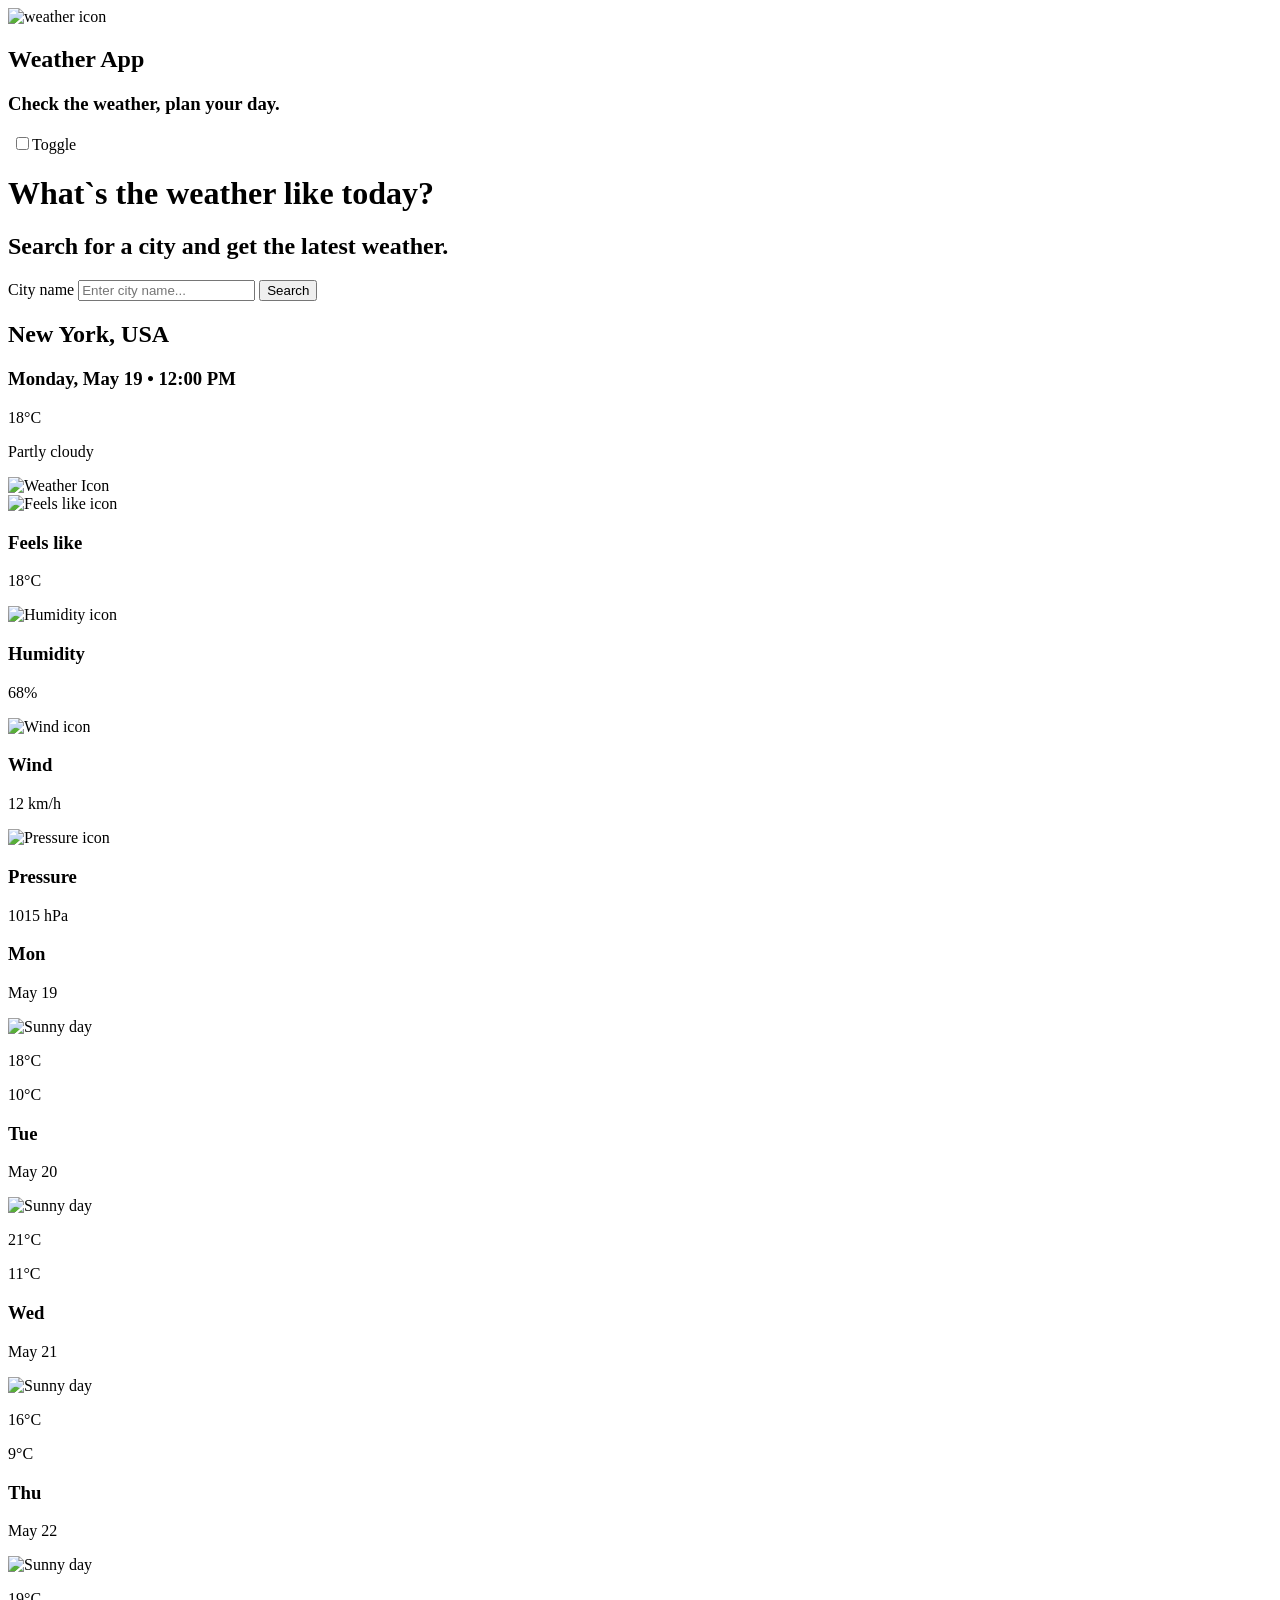
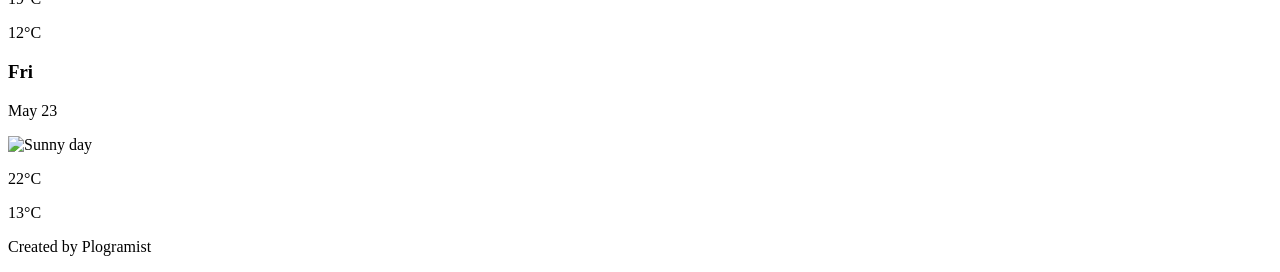
==== main.html @ 9e0e67e4 "Clarify comment for forecast section to indicate JavaScript rendering" ====
<!DOCTYPE html>

<html lang="en">

<head>
    <meta charset="UTF-8">
    <meta name="viewport" content="width=device-width, initial-scale=1.0">
    <meta http-equiv="X-UA-Compatible" content="ie=edge">
    <meta name="color-scheme" content="light dark">

    <link rel="preconnect" href="https://fonts.googleapis.com">
    <link rel="preconnect" href="https://fonts.gstatic.com" crossorigin>
    <link href="https://fonts.googleapis.com/css2?family=Inter:wght@400;500;600;700;800&display=swap" rel="stylesheet">

    <title>Weather App</title>

    <link rel="stylesheet" href="./css/style.css">
    <script src="./js/main.js" defer></script>
</head>

<body>
    <!-- Header navigation -->
    <header class="top-section">

        <div class="sun-cloud-icon">
            <img src="./assets/sun-behind-cloud.svg" alt="weather icon" class="weather-icon">
        </div>

        <div class="app-name">
            <h2 class="app-title">Weather App</h2>
            <h3 class="app-subtitle">Check the weather, plan your day.</h3>
        </div>

        <!-- Theme toggle -->
        <div class="mode-toggle-container">
            <img src="./assets/light-mode.svg" alt="" class="light-mode" aria-hidden="true">
            <input type="checkbox" id="switch" /><label for="switch">Toggle</label>
            <img src="./assets/dark-mode.svg" alt="" class="dark-mode" aria-hidden="true">
        </div>

    </header>

    <main class="main-section">
        <!-- Search section -->
        <div class="headline-container">
            <h1 id="headline">What`s the weather like today?</h1>
            <h2 id="subtitle">Search for a city and get the latest weather.</h2>
        </div>

        <form class="search-container">
            <label for="city-input" class="visually-hidden">City name</label>
            <input id="city-input" type="text" placeholder="Enter city name...">
            <button id="search-button" type="submit">Search</button>
        </form>

        <!-- Weather data rendered by JavaScript -->
        <section class="weather-display-container">

            <section class="weather-display">
                <div class="weather-info">
                    <h2 id="city-name">New York, USA</h2>

                    <h3 id="date">Monday, May 19 • 12:00 PM </h3>

                    <p id="temperature">18°C</p>
                    <p id="description">Partly cloudy</p>
                </div>

                    <img id="current-weather-icon" src="./assets/sun-behind-cloud.svg" alt="Weather Icon">

            </section>

            <section class="weather-details">
                <article class="weather-description">

                    <img src="./assets/feels-like.svg" alt="Feels like icon" class="weather-description-icon"/>
                    <div class="feels-like-container">
                        <h3>Feels like</h3>
                        <p id="feels-like">18°C</p>
                    </div>

                </article>

                <article class="weather-description">

                    <img src="./assets/humidity.svg" alt="Humidity icon" class="weather-description-icon"/>
                    <div class="humidity-container">
                        <h3>Humidity</h3>
                        <p id="humidity">68%</p>
                    </div>

                </article>

                <article class="weather-description">
                    <img src="./assets/wind.svg" alt="Wind icon" class="weather-description-icon"/>
                    <div class="wind-container">
                        <h3>Wind</h3>
                        <p id="wind-speed">12 km/h</p>
                    </div>
                </article>

                <article class="weather-description">
                    <img src="./assets/pressure.svg" alt="Pressure icon" class="weather-description-icon"/>
                    <div class="pressure-container">
                        <h3>Pressure</h3>
                        <p id="pressure">1015 hPa</p>
                    </div>
                </article>

            </section>
        </section>

        <!-- Forecast section rendered by JavaScript -->
        <section class="forecast">
            <article class="forecast-card">

                <div class="day-month">
                    <h3>Mon</h3>
                    <p id="month-1">May 19</p>
                </div>

                <img src="./assets/sun-behind-cloud.svg" alt="Sunny day" class="card1-icon"/>

                <div class="temp-range">
                    <p id="range-1">18°C</p>
                    <p id="range-2">10°C</p>
                </div>

            </article>

            <article class="forecast-card">

                <div class="day-month">
                    <h3>Tue</h3>
                    <p id="month-2">May 20</p>
                </div>

                <img src="./assets/sun-behind-cloud.svg" alt="Sunny day" class="card2-icon"/>

                <div class="temp-range">
                    <p id="range-3">21°C</p>
                    <p id="range-4">11°C</p>
                </div>

            </article>

            <article class="forecast-card">

                <div class="day-month">
                    <h3>Wed</h3>
                    <p id="month-3">May 21</p>
                </div>

                <img src="./assets/sun-behind-cloud.svg" alt="Sunny day" class="card3-icon"/>

                <div class="temp-range">
                    <p id="range-5">16°C</p>
                    <p id="range-6">9°C</p>
                </div>

            </article>

            <article class="forecast-card">

                <div class="day-month">
                    <h3>Thu</h3>
                    <p id="month-4">May 22</p>
                </div>

                <img src="./assets/sun-behind-cloud.svg" alt="Sunny day" class="card4-icon"/>

                <div class="temp-range">
                    <p id="range-7">19°C</p>
                    <p id="range-8">12°C</p>
                </div>

            </article>

            <article class="forecast-card">

                <div class="day-month">
                    <h3>Fri</h3>
                    <p id="month-5">May 23</p>
                </div>

                <img src="./assets/sun-behind-cloud.svg" alt="Sunny day" class="card5-icon"/>

                <div class="temp-range">
                    <p id="range-9">22°C</p>
                    <p id="range-10">13°C</p>
                </div>

            </article>

        </section>
    </main>

    <footer>
        <p>Created by Plogramist</p>
    </footer>

</body>

</html>
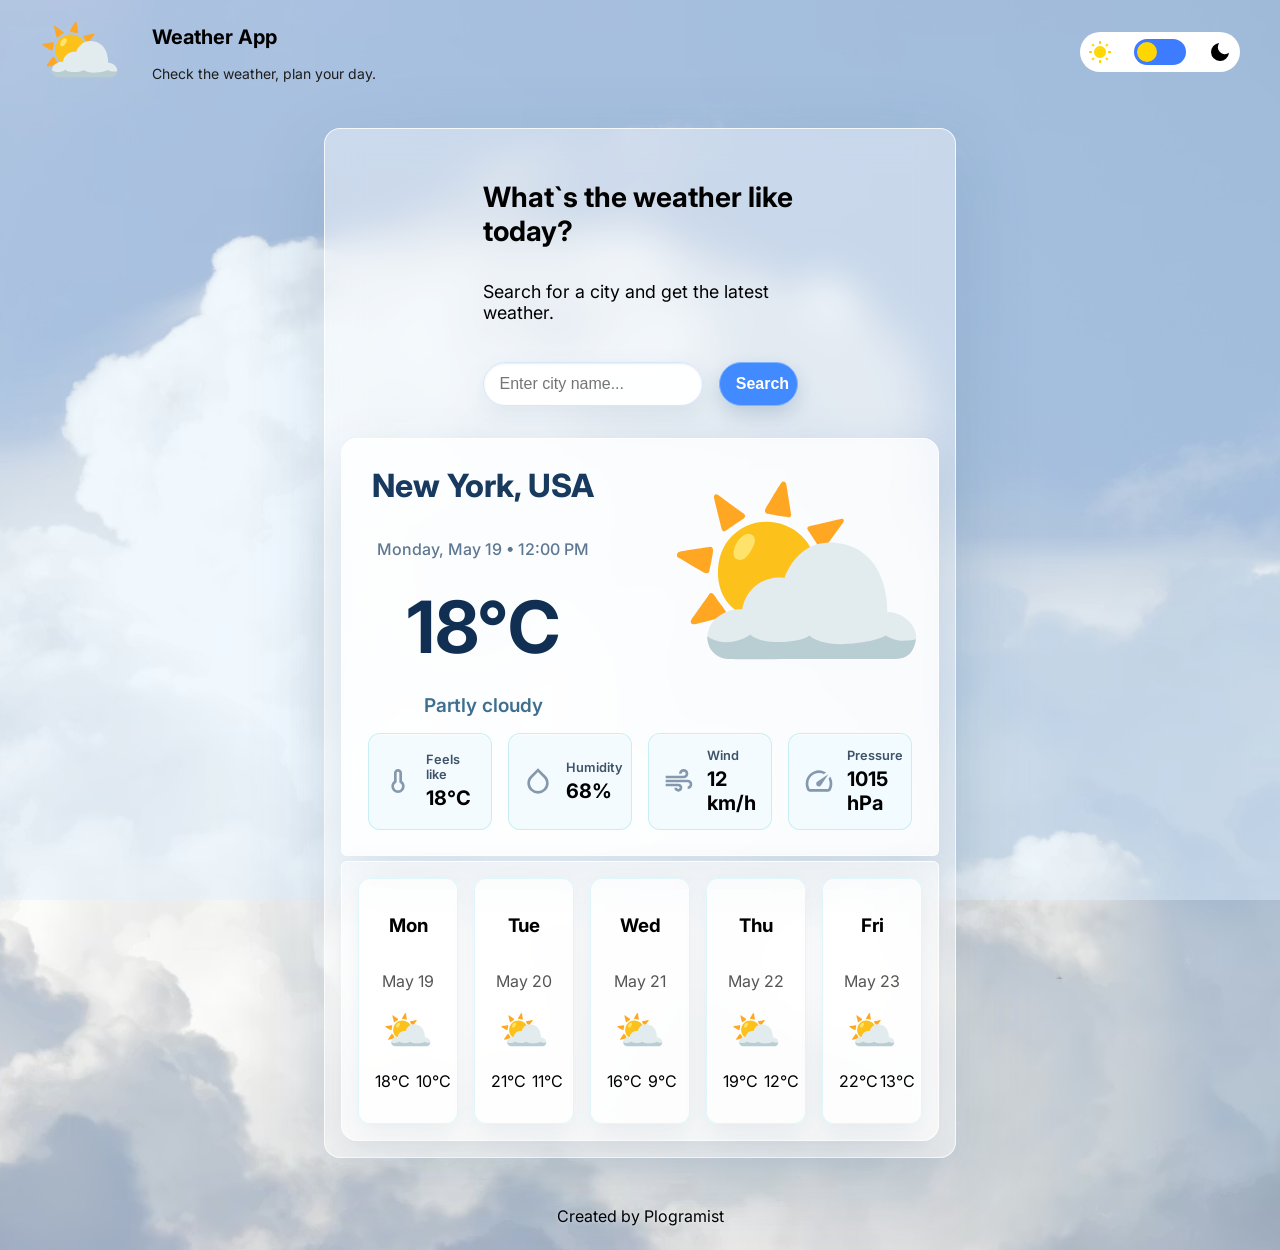
==== commit 36bd38ea: "Changed the file folder hierarchy" ====
--- a/main.html
+++ b/main.html
@@ -23,7 +23,7 @@
     <header class="top-section">
 
         <div class="sun-cloud-icon">
-            <img src="./assets/sun-behind-cloud.svg" alt="weather icon" class="weather-icon">
+            <img src="./assets/icons/sun-behind-cloud.svg" alt="weather icon" class="weather-icon">
         </div>
 
         <div class="app-name">
@@ -33,9 +33,9 @@
 
         <!-- Theme toggle -->
         <div class="mode-toggle-container">
-            <img src="./assets/light-mode.svg" alt="" class="light-mode" aria-hidden="true">
+            <img src="./assets/icons/light-mode.svg" alt="" class="light-mode" aria-hidden="true">
             <input type="checkbox" id="switch" /><label for="switch">Toggle</label>
-            <img src="./assets/dark-mode.svg" alt="" class="dark-mode" aria-hidden="true">
+            <img src="./assets/icons/dark-mode.svg" alt="" class="dark-mode" aria-hidden="true">
         </div>
 
     </header>
@@ -66,14 +66,14 @@
                     <p id="description">Partly cloudy</p>
                 </div>
 
-                    <img id="current-weather-icon" src="./assets/sun-behind-cloud.svg" alt="Weather Icon">
+                    <img id="current-weather-icon" src="./assets/icons/sun-behind-cloud.svg" alt="Weather Icon">
 
             </section>
 
             <section class="weather-details">
                 <article class="weather-description">
 
-                    <img src="./assets/feels-like.svg" alt="Feels like icon" class="weather-description-icon"/>
+                    <img src="./assets/icons/feels-like.svg" alt="Feels like icon" class="weather-description-icon"/>
                     <div class="feels-like-container">
                         <h3>Feels like</h3>
                         <p id="feels-like">18°C</p>
@@ -83,7 +83,7 @@
 
                 <article class="weather-description">
 
-                    <img src="./assets/humidity.svg" alt="Humidity icon" class="weather-description-icon"/>
+                    <img src="./assets/icons/humidity.svg" alt="Humidity icon" class="weather-description-icon"/>
                     <div class="humidity-container">
                         <h3>Humidity</h3>
                         <p id="humidity">68%</p>
@@ -92,7 +92,7 @@
                 </article>
 
                 <article class="weather-description">
-                    <img src="./assets/wind.svg" alt="Wind icon" class="weather-description-icon"/>
+                    <img src="./assets/icons/wind.svg" alt="Wind icon" class="weather-description-icon"/>
                     <div class="wind-container">
                         <h3>Wind</h3>
                         <p id="wind-speed">12 km/h</p>
@@ -100,7 +100,7 @@
                 </article>
 
                 <article class="weather-description">
-                    <img src="./assets/pressure.svg" alt="Pressure icon" class="weather-description-icon"/>
+                    <img src="./assets/icons/pressure.svg" alt="Pressure icon" class="weather-description-icon"/>
                     <div class="pressure-container">
                         <h3>Pressure</h3>
                         <p id="pressure">1015 hPa</p>
@@ -119,7 +119,7 @@
                     <p id="month-1">May 19</p>
                 </div>
 
-                <img src="./assets/sun-behind-cloud.svg" alt="Sunny day" class="card1-icon"/>
+                <img src="./assets/icons/sun-behind-cloud.svg" alt="Sunny day" class="card1-icon"/>
 
                 <div class="temp-range">
                     <p id="range-1">18°C</p>
@@ -135,7 +135,7 @@
                     <p id="month-2">May 20</p>
                 </div>
 
-                <img src="./assets/sun-behind-cloud.svg" alt="Sunny day" class="card2-icon"/>
+                <img src="./assets/icons/sun-behind-cloud.svg" alt="Sunny day" class="card2-icon"/>
 
                 <div class="temp-range">
                     <p id="range-3">21°C</p>
@@ -151,7 +151,7 @@
                     <p id="month-3">May 21</p>
                 </div>
 
-                <img src="./assets/sun-behind-cloud.svg" alt="Sunny day" class="card3-icon"/>
+                <img src="./assets/icons/sun-behind-cloud.svg" alt="Sunny day" class="card3-icon"/>
 
                 <div class="temp-range">
                     <p id="range-5">16°C</p>
@@ -167,7 +167,7 @@
                     <p id="month-4">May 22</p>
                 </div>
 
-                <img src="./assets/sun-behind-cloud.svg" alt="Sunny day" class="card4-icon"/>
+                <img src="./assets/icons/sun-behind-cloud.svg" alt="Sunny day" class="card4-icon"/>
 
                 <div class="temp-range">
                     <p id="range-7">19°C</p>
@@ -183,7 +183,7 @@
                     <p id="month-5">May 23</p>
                 </div>
 
-                <img src="./assets/sun-behind-cloud.svg" alt="Sunny day" class="card5-icon"/>
+                <img src="./assets/icons/sun-behind-cloud.svg" alt="Sunny day" class="card5-icon"/>
 
                 <div class="temp-range">
                     <p id="range-9">22°C</p>
@@ -201,4 +201,4 @@
 
 </body>
 
-</html>+</html>
--- a/css/style.css
+++ b/css/style.css
@@ -0,0 +1,573 @@
+/* FUTURE FITURES */
+
+                                    /* Weather Background */
+
+                                    /* Sun */
+
+                                    /* Clouds */
+
+                                    /* Rain */
+
+                                    /* Weather States */
+
+/* FUTURE FITURES */
+
+/* Switcking between light and dark themes */
+
+:root {
+    --body-bg-image: url("../assets/icons/clouds.avif");
+    --page-overlay-bg: #DDEFFF73;
+    --text-primary: #000000;
+    --text-secondary: #1D1D1D;
+    --text-muted: #555555;
+    --weather-city-text: #173A5E;
+    --weather-date-text: #5E7893;
+    --weather-temp-text: #102F52;
+    --weather-description-text: #3F6F8E;
+    --weather-detail-text: #3F5368;
+    --surface-main-bg: #FFFFFF66;
+    --surface-main-border: #FFFFFFCC;
+    --surface-main-shadow: 0 1.5rem 5rem #1F4E7926;
+    --surface-weather-bg: #FFFFFFB3;
+    --surface-weather-border: #FFFFFFD9;
+    --surface-weather-shadow: 0 1.25rem 3.5rem #1F4E7924;
+    --surface-forecast-bg: #FFFFFF80;
+    --surface-forecast-border: #FFFFFFCC;
+    --surface-forecast-shadow: 0 0.875rem 2.25rem #1F4E791A;
+    --surface-card-bg: #FFFFFFB3;
+    --surface-card-border: #D9F7FACC;
+    --surface-card-shadow: 0 0.625rem 1.5rem #1F4E7914;
+    --detail-card-bg: #F1FAFFCC;
+    --detail-card-border: #BDECF2CC;
+    --detail-card-shadow: inset 0 0.0625rem 0 #FFFFFFB3;
+    --toggle-container-bg: #FFFFFF;
+    --toggle-light-bg: #3d7bff;
+    --toggle-dark-bg: #FFD700;
+    --toggle-knob-bg: #FFD700;
+    --input-bg: #FFFFFFF2;
+    --input-focus-bg: #FFFFFF;
+    --input-text: #000000;
+    --input-border: #D6E6F7;
+    --input-focus-border: #7FB4FF;
+    --input-shadow: inset 0 0.0625rem 0.125rem #1F4E791A, 0 0.5rem 1.5rem #1F4E7917;
+    --input-focus-shadow: inset 0 0.0625rem 0.125rem #1F4E791A, 0 0 0 0.1875rem #428AFF26;
+    --button-bg: #428AFF;
+    --button-hover-bg: #2F76F3;
+    --button-text: #FFFFFF;
+    --button-border: #7FB4FF;
+    --button-shadow: 0 0.5rem 1.25rem #1F4E7933;
+    --button-hover-shadow: 0 0.75rem 1.75rem #1F4E7940;
+    --button-active-shadow: 0 0.375rem 1rem #1F4E792E;
+    --footer-text-shadow: 0 0 0.3125rem #FFFFFFA6;
+}
+
+body.dark-theme {
+    --page-overlay-bg: #071426CC;
+    --text-primary: #EAF4FF;
+    --text-secondary: #C7D7E8;
+    --text-muted: #A8B7C8;
+    --weather-city-text: #E9F5FF;
+    --weather-date-text: #AFC4DA;
+    --weather-temp-text: #F5FBFF;
+    --weather-description-text: #9DD7FF;
+    --weather-detail-text: #BED0E2;
+    --surface-main-bg: #102033A6;
+    --surface-main-border: #7FA6CC33;
+    --surface-main-shadow: 0 1.5rem 5rem #00000059;
+    --surface-weather-bg: #13263BCC;
+    --surface-weather-border: #8FB6DC33;
+    --surface-weather-shadow: 0 1.25rem 3.5rem #00000052;
+    --surface-forecast-bg: #0F2135B3;
+    --surface-forecast-border: #7FA6CC33;
+    --surface-forecast-shadow: 0 0.875rem 2.25rem #00000045;
+    --surface-card-bg: #182C42CC;
+    --surface-card-border: #7FCDEB33;
+    --surface-card-shadow: 0 0.625rem 1.5rem #0000003D;
+    --detail-card-bg: #173049CC;
+    --detail-card-border: #68B5D94D;
+    --detail-card-shadow: inset 0 0.0625rem 0 #FFFFFF1A;
+    --toggle-container-bg: #122237;
+    --toggle-light-bg: #111827;
+    --toggle-dark-bg: #FFD700;
+    --toggle-knob-bg: #111827;
+    --input-bg: #0F1F33E6;
+    --input-focus-bg: #142A43;
+    --input-text: #F4FAFF;
+    --input-border: #456C91;
+    --input-focus-border: #8EC8FF;
+    --input-shadow: inset 0 0.0625rem 0.125rem #00000040, 0 0.5rem 1.5rem #0000002E;
+    --input-focus-shadow: inset 0 0.0625rem 0.125rem #00000040, 0 0 0 0.1875rem #8EC8FF33;
+    --button-bg: #5EA8FF;
+    --button-hover-bg: #7DBAFF;
+    --button-text: #06111F;
+    --button-border: #9CCBFF;
+    --button-shadow: 0 0.5rem 1.25rem #0000004D;
+    --button-hover-shadow: 0 0.75rem 1.75rem #00000059;
+    --button-active-shadow: 0 0.375rem 1rem #00000040;
+    --footer-text-shadow: 0 0 0.3125rem #00000099;
+}
+
+* {
+    box-sizing: border-box;
+    padding: 0;
+}
+
+.visually-hidden {
+    position: absolute;
+    width: 0.0625rem;
+    height: 0.0625rem;
+    padding: 0;
+    margin: -0.0625rem;
+    overflow: hidden;
+    clip: rect(0, 0, 0, 0);
+    white-space: nowrap;
+    border: 0;
+}
+
+/* Body */
+
+body {
+    font-family: "Inter", sans-serif;
+    color: var(--text-primary);
+    background-image: var(--body-bg-image);
+    background-size: cover;
+    background-position: center;
+    background-repeat: no-repeat;
+    position: relative;
+    isolation: isolate;
+    min-height: 100vh;
+    min-width: 50rem;
+}
+
+body::before {
+    content: '';
+    position: fixed;
+    inset: 0;
+    background: var(--page-overlay-bg);
+    pointer-events: none;
+    z-index: -1;
+}
+
+/* Header */
+
+.top-section {
+    display: flex;
+    align-items: center;
+    width: min(100% - 2rem, 75rem);
+    margin-inline: auto;
+    gap: 2rem;
+}
+
+.sun-cloud-icon {
+    display: flex;
+    align-items: center;
+}
+
+.sun-cloud-icon .weather-icon {
+    width: 5rem;
+    height: 5rem;
+}
+
+.app-title {
+    font-size: 1.25rem;
+    font-weight: bold;
+    width: fit-content;
+    user-select: none; 
+}
+
+.app-subtitle {
+    font-size: 0.875rem;
+    font-weight: 400;
+    color: var(--text-secondary);
+    width: fit-content;
+    user-select: none; 
+}
+
+.mode-toggle-container {
+    display: flex;
+    align-items: center;
+    justify-content: space-between;
+    position: relative;
+    width: 10rem;
+    margin-left: auto;
+    padding: 0.5rem;
+    background-color: var(--toggle-container-bg);
+    border-radius: 3.75rem;
+}
+
+.light-mode,
+.dark-mode {
+    width: 1.5rem;
+    height: 1.5rem;
+    display: block;
+}
+
+            /* Mode Toggle */
+
+            .mode-toggle-container input[type=checkbox] {
+                display: none;
+            }
+
+            .mode-toggle-container label {
+                cursor: pointer;
+                text-indent: -624.9375rem;
+                width: 3.25rem;
+                height: 1.625rem;
+                background: var(--toggle-light-bg);
+                display: block;
+                border-radius: 1.625rem;
+                position: absolute;
+                left: 50%;
+                top: 50%;
+                transform: translate(-50%, -50%);
+            }
+
+            .mode-toggle-container label:after {
+                content: '';
+                position: absolute;
+                top: 0.1875rem;
+                left: 0.1875rem;
+                width: 1.25rem;
+                height: 1.25rem;
+                background: var(--toggle-knob-bg);
+                border-radius: 1.25rem;
+                transition: 0.3s;
+            }
+
+            .mode-toggle-container input:checked + label {
+                background: var(--toggle-dark-bg);
+            }
+
+            .mode-toggle-container input:checked + label:after {
+                left: calc(100% - 0.1875rem);
+                transform: translateX(-100%);
+            }
+
+            .mode-toggle-container label:active:after {
+                width: 1.75rem;
+            }
+
+/* Main */
+
+.main-section {
+    display: flex;
+    flex-direction: column;
+    width: 50%;
+    margin: 2rem auto;
+
+    background: var(--surface-main-bg);
+    border: 0.0625rem solid var(--surface-main-border);
+    box-shadow: var(--surface-main-shadow);
+    backdrop-filter: blur(1.125rem);
+    -webkit-backdrop-filter: blur(1.125rem);
+    border-radius: 1rem;
+}
+
+/* Headline section */
+
+.headline-container {
+    display: flex;
+    flex-direction: column;
+    align-items: center;
+    width: 50%;
+    margin: 2rem auto 0.75rem;
+    font-size: 0.865rem;
+}
+
+#headline, #subtitle {
+    width: fit-content;
+    user-select: none; 
+}
+
+#headline {
+    font-size: 1.75rem;
+    font-weight: 700;
+    
+}
+
+#subtitle {
+    font-size: 1.115rem;
+    font-weight: 400;
+}
+
+            /* Search section */
+
+            .search-container {
+                display: flex;
+                align-items: center;
+                gap: 1rem;
+                width: 50%;
+                justify-content: center;
+                margin: 0.75rem auto 2rem;
+            }
+
+            #city-input {
+                width: 100%;
+                padding: 0.75rem 1rem;
+                border: 0.0625rem solid var(--input-border);
+                border-radius: 16rem;
+                background: var(--input-bg);
+                color: var(--input-text);
+                outline: none;
+                font-size: 1rem;
+                box-shadow: var(--input-shadow);
+                transition: border-color 0.2s ease, box-shadow 0.2s ease, background 0.2s ease;
+            }
+
+            #city-input:focus {
+                background: var(--input-focus-bg);
+                border-color: var(--input-focus-border);
+                box-shadow: var(--input-focus-shadow);
+            }
+
+            #search-button{
+                width: 25%;
+                padding: 0.75rem 1rem;
+                border: 0.0625rem solid var(--button-border);
+                border-radius: 16rem;
+                background: var(--button-bg);
+                color: var(--button-text);
+                font-size: 1rem;
+                font-weight: 600;
+                outline: none;
+                cursor: pointer;
+                box-shadow: var(--button-shadow);
+                transition: transform 0.2s ease, box-shadow 0.2s ease, background 0.2s ease;
+            }
+
+            #search-button:hover {
+                background: var(--button-hover-bg);
+                box-shadow: var(--button-hover-shadow);
+                transform: translateY(-0.0625rem);
+            }
+
+            #search-button:active {
+                transform: translateY(0);
+                box-shadow: var(--button-active-shadow);
+            }
+
+/* Weather display */
+
+.weather-display-container {
+    background: var(--surface-weather-bg);
+    border: 0.0625rem solid var(--surface-weather-border);
+    box-shadow: var(--surface-weather-shadow);
+    backdrop-filter: blur(0.875rem);
+    -webkit-backdrop-filter: blur(0.875rem);
+    border-radius: 1rem 1rem 0.375rem 0.375rem;
+    user-select: none; 
+    margin: 0 1rem;
+}
+
+.weather-display {
+    display: grid;
+    align-items: center;
+    justify-items: center;
+    grid-template-columns: repeat(2, 1fr);
+    gap: 2rem;
+}
+
+.weather-info {
+    display: grid;
+    justify-items: center;
+    width: fit-content;
+    gap: 0.5rem;
+}
+
+#city-name {
+    font-size: 2rem;
+    font-weight: 750;
+    color: var(--weather-city-text);
+    width: fit-content;
+}
+
+#date {
+    font-size: 1rem;
+    font-weight: 500;
+    color: var(--weather-date-text);
+    width: fit-content;
+    margin: 0;
+}
+
+#temperature {
+    font-size: 4.5rem;
+    font-weight: 700;
+    color: var(--weather-temp-text);
+    margin: 1rem;
+    width: fit-content;
+    
+}
+
+#description {
+    font-size: 1.1875rem;
+    font-weight: 600;
+    color: var(--weather-description-text);
+    width: fit-content;
+    margin: 0;
+}
+
+#current-weather-icon {
+    width: 16rem;
+    height: 16rem;
+}
+
+/* Weather details */
+
+.weather-details {
+    display: grid;
+    grid-template-columns: repeat(4, minmax(0, 1fr));
+    gap: 1rem;
+    padding: 1rem 1.6rem 1.6rem;
+}
+
+.weather-description {
+    display: flex;
+    align-items: center;
+    gap: 0.75rem;
+    font-size: 0.875rem;
+    color: var(--weather-detail-text);
+    padding: 0.85rem;
+    background: var(--detail-card-bg);
+    border: 0.0625rem solid var(--detail-card-border);
+    border-radius: 0.75rem;
+    box-shadow: var(--detail-card-shadow);
+}
+
+.weather-description h3 {
+    margin: 0 0 0.25rem;
+    font-size: 0.8rem;
+    font-weight: 600;
+}
+
+.weather-description-icon {
+    width: 2rem;
+    height: 2rem;
+    flex-shrink: 0;
+}
+
+#feels-like,
+#humidity,
+#wind-speed,
+#pressure {
+    font-size: 1.25rem;
+    color: var(--text-primary);
+    margin: 0;
+    font-weight: 700;
+}
+
+/* Forecast */
+
+.forecast {
+    display: grid;
+    grid-template-columns: repeat(5, 1fr);
+    gap: 1rem;
+    margin: 0.3rem 1rem 1rem;
+    user-select: none; 
+    background: var(--surface-forecast-bg);
+    border: 0.0625rem solid var(--surface-forecast-border);
+    box-shadow: var(--surface-forecast-shadow);
+    backdrop-filter: blur(0.625rem);
+    -webkit-backdrop-filter: blur(0.625rem);
+    border-radius: 0.375rem 0.375rem 1rem 1rem;
+    padding: 1rem;
+}
+
+            .forecast-card {
+                display: flex;
+                flex-direction: column;
+                align-items: center;
+                border-radius: 0.75rem;
+                background: var(--surface-card-bg);
+                border: 0.0625rem solid var(--surface-card-border);
+                box-shadow: var(--surface-card-shadow);
+
+                padding: 1rem;
+            }
+
+
+            .day-month {
+                display: flex;
+                flex-direction: column;
+                align-items: center;
+            }
+
+            #month-1, #month-2, #month-3, #month-4, #month-5 {
+                font-size: 1rem;
+                color: var(--text-muted);
+            }
+
+            .temp-range {
+                display: grid;
+                font-size: 1rem;
+                grid-template-columns: repeat(2, minmax(0, 1fr));
+                gap: 1rem;
+            }
+
+            .card1-icon,
+            .card2-icon,
+            .card3-icon,
+            .card4-icon,
+            .card5-icon {
+                width: 3rem;
+                height: 3rem;
+            }
+
+/* Footer */
+
+footer {
+    display: flex;
+    justify-content: center;
+    align-items: center;
+    text-shadow: var(--footer-text-shadow);
+    color: var(--text-primary);
+}
+
+/* Responsive */
+
+@media (max-width: 68.75rem) {
+    .top-section {
+        padding: 1rem 4rem;
+    }
+
+    .main-section {
+        width: 70%;
+    }
+
+    .weather-details {
+        grid-template-columns: repeat(2, minmax(0, 1fr));
+    }
+
+    .forecast {
+        grid-template-columns: repeat(3, 1fr);
+    }
+}
+
+@media (max-width: 40rem) {
+    .top-section {
+        flex-wrap: wrap;
+        padding: 1rem;
+    }
+
+    .mode-toggle-container {
+        margin-left: 0;
+    }
+
+    .main-section,
+    .headline-container,
+    .search-container {
+        width: calc(100% - 2rem);
+    }
+
+    .weather-display {
+        grid-template-columns: 1fr;
+        text-align: center;
+    }
+
+    .weather-details {
+        grid-template-columns: 1fr;
+    }
+
+    .forecast {
+        grid-template-columns: 1fr;
+    }
+}
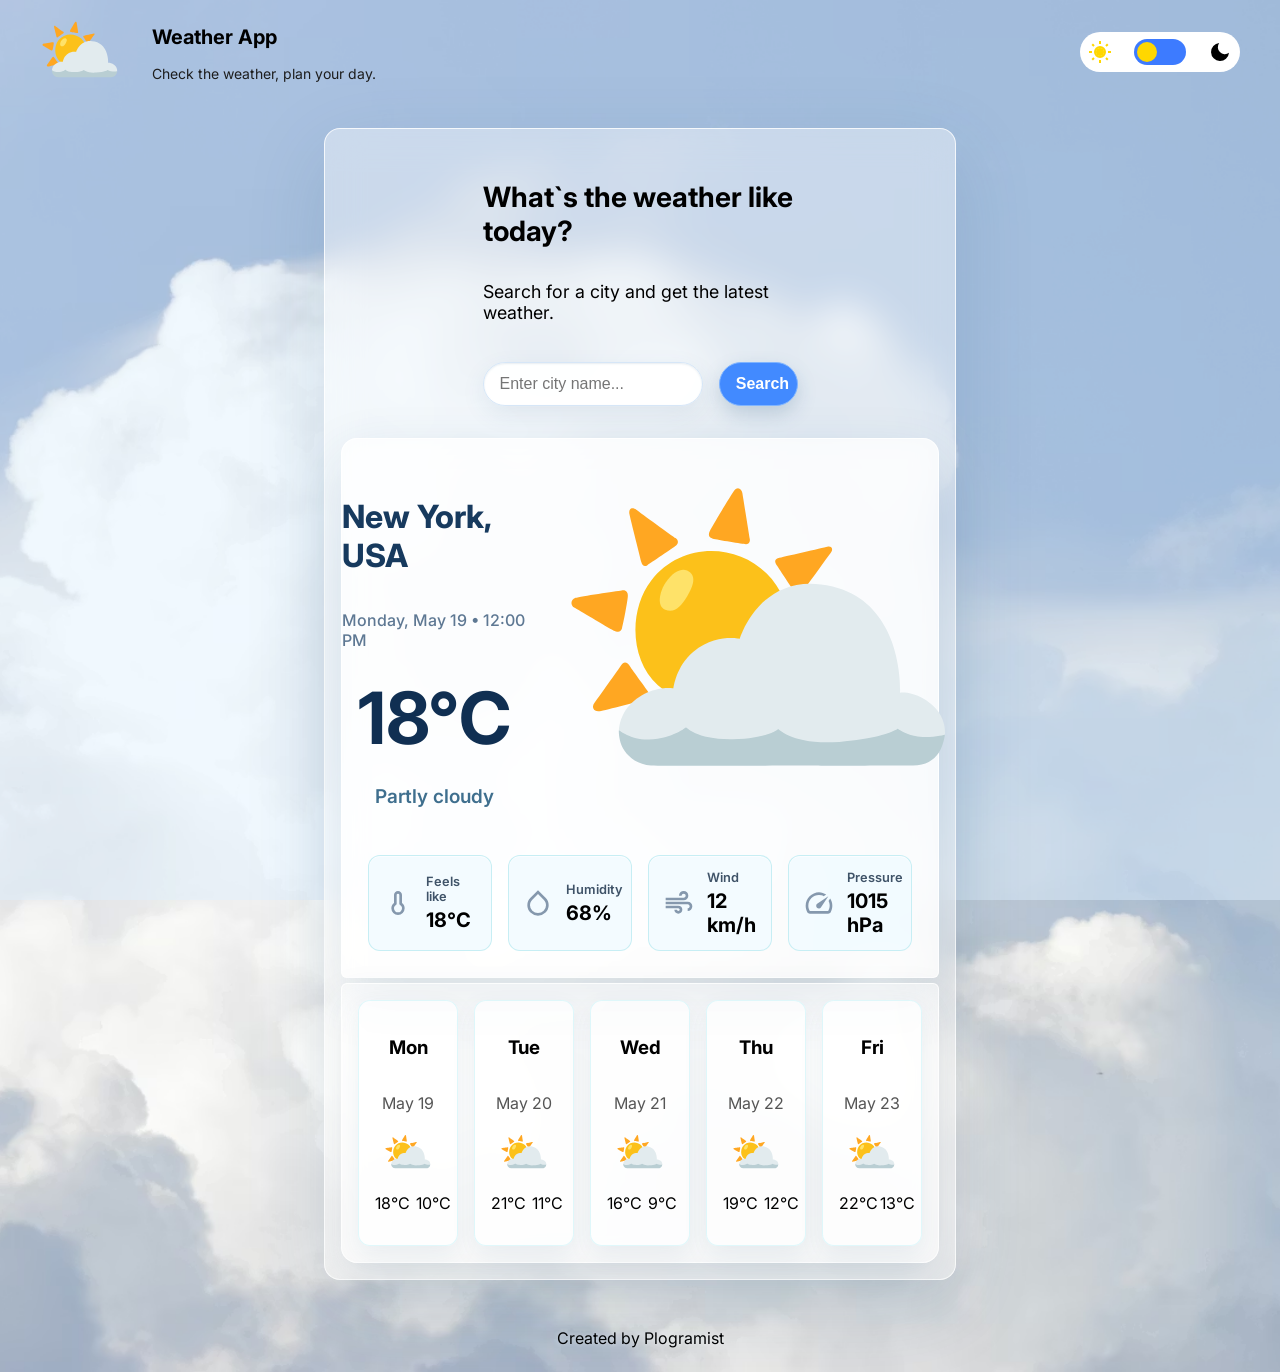
==== commit ca0fd5bc: "Increase current weather icon size and enhance DOM structure with additional weather details" ====
--- a/main.html
+++ b/main.html
@@ -8,14 +8,13 @@
     <meta http-equiv="X-UA-Compatible" content="ie=edge">
     <meta name="color-scheme" content="light dark">
 
-    <link rel="preconnect" href="https://fonts.googleapis.com">
-    <link rel="preconnect" href="https://fonts.gstatic.com" crossorigin>
     <link href="https://fonts.googleapis.com/css2?family=Inter:wght@400;500;600;700;800&display=swap" rel="stylesheet">
 
     <title>Weather App</title>
 
     <link rel="stylesheet" href="./css/style.css">
     <script src="./js/main.js" defer></script>
+    
 </head>
 
 <body>
--- a/css/style.css
+++ b/css/style.css
@@ -407,8 +407,8 @@
 }
 
 #current-weather-icon {
-    width: 16rem;
-    height: 16rem;
+    width: 25rem;
+    height: 25rem;
 }
 
 /* Weather details */
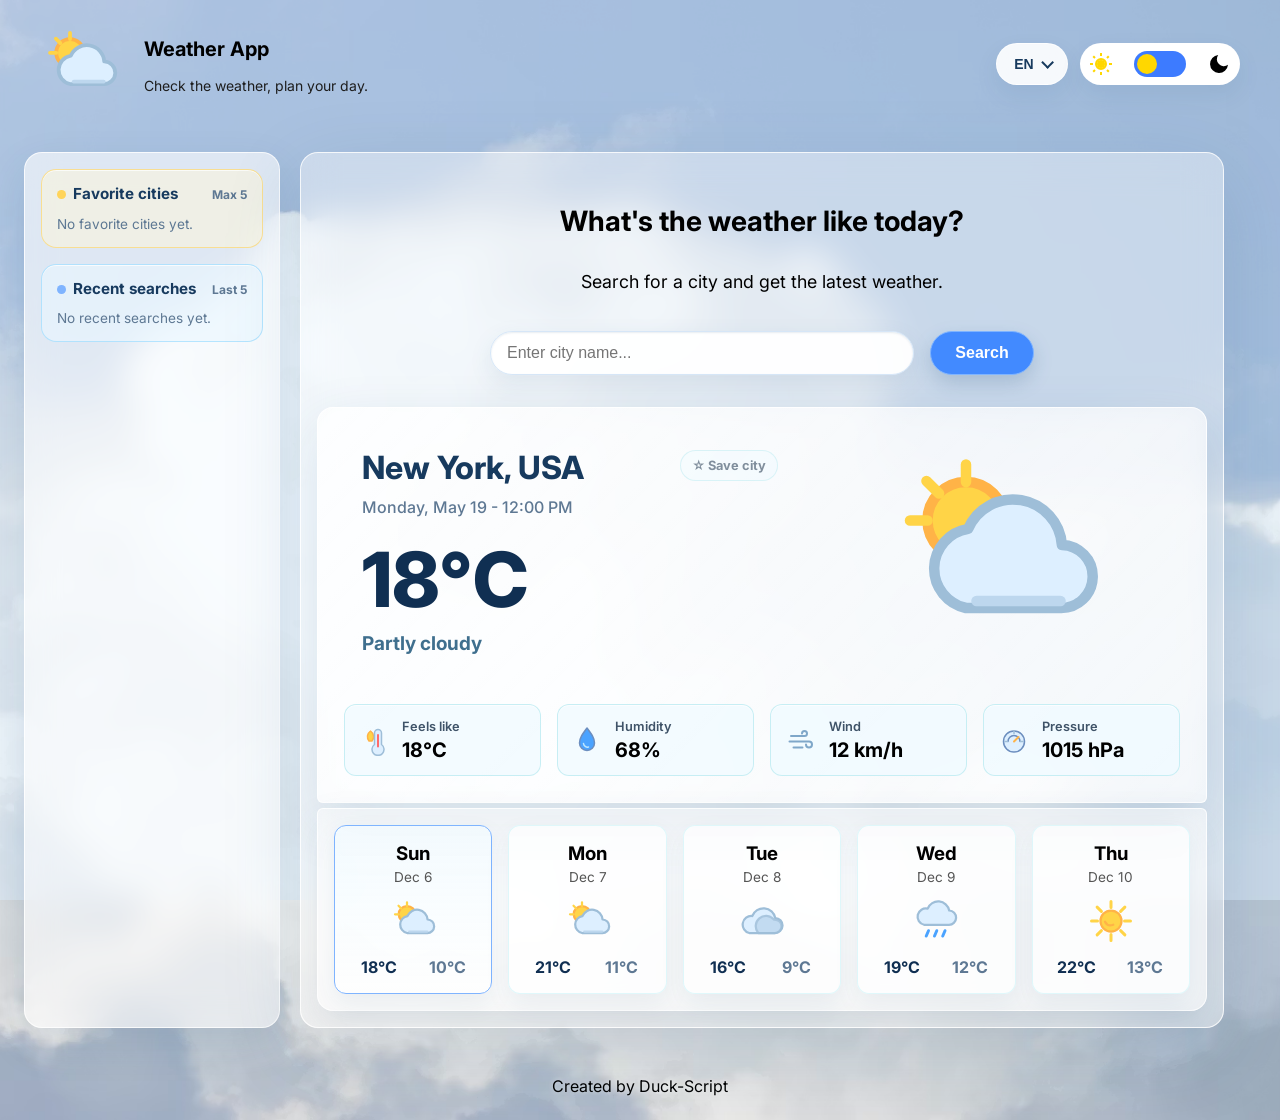
==== commit 5d3c9505: "Improve weather app UI, assets, localization, and forecast logic`" ====
--- a/main.html
+++ b/main.html
@@ -18,11 +18,27 @@
 </head>
 
 <body>
+    <div class="page-loader" id="page-loader">
+        <div class="loader-card" aria-hidden="true">
+            <div class="loader-sky">
+                <span class="loader-ring"></span>
+                <img src="./assets/icons/weather/partly-cloudy.svg" alt="" class="loader-icon">
+                <span class="loader-dot loader-dot-1"></span>
+                <span class="loader-dot loader-dot-2"></span>
+                <span class="loader-dot loader-dot-3"></span>
+            </div>
+            <div class="loader-progress">
+                <span></span>
+            </div>
+        </div>
+        <p>Loading weather app...</p>
+    </div>
+
     <!-- Header navigation -->
     <header class="top-section">
 
         <div class="sun-cloud-icon">
-            <img src="./assets/icons/sun-behind-cloud.svg" alt="weather icon" class="weather-icon">
+            <img src="./assets/icons/weather/partly-cloudy.svg" alt="weather icon" class="weather-icon">
         </div>
 
         <div class="app-name">
@@ -30,25 +46,68 @@
             <h3 class="app-subtitle">Check the weather, plan your day.</h3>
         </div>
 
-        <!-- Theme toggle -->
-        <div class="mode-toggle-container">
-            <img src="./assets/icons/light-mode.svg" alt="" class="light-mode" aria-hidden="true">
-            <input type="checkbox" id="switch" /><label for="switch">Toggle</label>
-            <img src="./assets/icons/dark-mode.svg" alt="" class="dark-mode" aria-hidden="true">
+        <div class="header-controls">
+            <!-- Language selector -->
+            <div class="language-menu">
+                <select id="language-select" class="language-select" aria-label="Language selector">
+                    <option value="en">EN</option>
+                    <option value="pl">PL</option>
+                    <option value="ua">UA</option>
+                </select>
+
+                <button id="language-button" class="language-button" type="button" aria-haspopup="listbox" aria-expanded="false">
+                    EN
+                </button>
+
+                <div id="language-options" class="language-options" role="listbox" hidden>
+                    <button type="button" data-language="en" role="option">EN</button>
+                    <button type="button" data-language="pl" role="option">PL</button>
+                    <button type="button" data-language="ua" role="option">UA</button>
+                </div>
+            </div>
+
+            <!-- Theme toggle -->
+            <div class="mode-toggle-container">
+                <img src="./assets/icons/app/light-mode.svg" alt="" class="light-mode" aria-hidden="true">
+                <input type="checkbox" id="switch" /><label for="switch">Toggle</label>
+                <img src="./assets/icons/app/dark-mode.svg" alt="" class="dark-mode" aria-hidden="true">
+            </div>
         </div>
 
     </header>
 
-    <main class="main-section">
+    <div class="app-layout">
+        <aside class="city-panel" aria-label="Saved cities panel">
+            <section class="city-panel__section city-panel__section--favorites">
+                <div class="city-panel__header">
+                    <h2 id="favorites-title">Favorite cities</h2>
+                    <span id="favorites-limit">Max 5</span>
+                </div>
+                <ul id="favorite-cities" class="city-list"></ul>
+            </section>
+
+            <section class="city-panel__section city-panel__section--recent">
+                <div class="city-panel__header">
+                    <h2 id="recent-title">Recent searches</h2>
+                    <span id="recent-limit">Last 5</span>
+                </div>
+                <ul id="recent-searches" class="city-list"></ul>
+            </section>
+        </aside>
+
+        <main class="main-section">
         <!-- Search section -->
         <div class="headline-container">
-            <h1 id="headline">What`s the weather like today?</h1>
+            <h1 id="headline">What&rsquo;s the weather like today?</h1>
             <h2 id="subtitle">Search for a city and get the latest weather.</h2>
         </div>
 
         <form class="search-container">
             <label for="city-input" class="visually-hidden">City name</label>
-            <input id="city-input" type="text" placeholder="Enter city name...">
+            <div class="search-input-wrapper">
+                <input id="city-input" type="text" placeholder="Enter city name..." autocomplete="off">
+                <ul id="city-suggestions" class="city-suggestions" hidden></ul>
+            </div>
             <button id="search-button" type="submit">Search</button>
         </form>
 
@@ -57,22 +116,25 @@
 
             <section class="weather-display">
                 <div class="weather-info">
-                    <h2 id="city-name">New York, USA</h2>
-
-                    <h3 id="date">Monday, May 19 • 12:00 PM </h3>
+                    <div class="current-city-header">
+                        <h2 id="city-name">New York, USA</h2>
+                        <button id="favorite-button" class="favorite-button" type="button">☆ Save city</button>
+                    </div>
+
+                    <h3 id="date">Monday, May 19 - 12:00 PM </h3>
 
                     <p id="temperature">18°C</p>
                     <p id="description">Partly cloudy</p>
                 </div>
 
-                    <img id="current-weather-icon" src="./assets/icons/sun-behind-cloud.svg" alt="Weather Icon">
+                    <img id="current-weather-icon" src="./assets/icons/weather/partly-cloudy.svg" alt="Weather Icon">
 
             </section>
 
             <section class="weather-details">
                 <article class="weather-description">
 
-                    <img src="./assets/icons/feels-like.svg" alt="Feels like icon" class="weather-description-icon"/>
+                    <img src="./assets/icons/metrics/feels-like.svg" alt="Feels like icon" class="weather-description-icon"/>
                     <div class="feels-like-container">
                         <h3>Feels like</h3>
                         <p id="feels-like">18°C</p>
@@ -82,7 +144,7 @@
 
                 <article class="weather-description">
 
-                    <img src="./assets/icons/humidity.svg" alt="Humidity icon" class="weather-description-icon"/>
+                    <img src="./assets/icons/metrics/humidity.svg" alt="Humidity icon" class="weather-description-icon"/>
                     <div class="humidity-container">
                         <h3>Humidity</h3>
                         <p id="humidity">68%</p>
@@ -91,7 +153,7 @@
                 </article>
 
                 <article class="weather-description">
-                    <img src="./assets/icons/wind.svg" alt="Wind icon" class="weather-description-icon"/>
+                    <img src="./assets/icons/metrics/wind.svg" alt="Wind icon" class="weather-description-icon"/>
                     <div class="wind-container">
                         <h3>Wind</h3>
                         <p id="wind-speed">12 km/h</p>
@@ -99,7 +161,7 @@
                 </article>
 
                 <article class="weather-description">
-                    <img src="./assets/icons/pressure.svg" alt="Pressure icon" class="weather-description-icon"/>
+                    <img src="./assets/icons/metrics/pressure.svg" alt="Pressure icon" class="weather-description-icon"/>
                     <div class="pressure-container">
                         <h3>Pressure</h3>
                         <p id="pressure">1015 hPa</p>
@@ -118,7 +180,7 @@
                     <p id="month-1">May 19</p>
                 </div>
 
-                <img src="./assets/icons/sun-behind-cloud.svg" alt="Sunny day" class="card1-icon"/>
+                <img src="./assets/icons/weather/partly-cloudy.svg" alt="Sunny day" class="card1-icon"/>
 
                 <div class="temp-range">
                     <p id="range-1">18°C</p>
@@ -134,7 +196,7 @@
                     <p id="month-2">May 20</p>
                 </div>
 
-                <img src="./assets/icons/sun-behind-cloud.svg" alt="Sunny day" class="card2-icon"/>
+                <img src="./assets/icons/weather/partly-cloudy.svg" alt="Sunny day" class="card2-icon"/>
 
                 <div class="temp-range">
                     <p id="range-3">21°C</p>
@@ -150,7 +212,7 @@
                     <p id="month-3">May 21</p>
                 </div>
 
-                <img src="./assets/icons/sun-behind-cloud.svg" alt="Sunny day" class="card3-icon"/>
+                <img src="./assets/icons/weather/partly-cloudy.svg" alt="Sunny day" class="card3-icon"/>
 
                 <div class="temp-range">
                     <p id="range-5">16°C</p>
@@ -166,7 +228,7 @@
                     <p id="month-4">May 22</p>
                 </div>
 
-                <img src="./assets/icons/sun-behind-cloud.svg" alt="Sunny day" class="card4-icon"/>
+                <img src="./assets/icons/weather/partly-cloudy.svg" alt="Sunny day" class="card4-icon"/>
 
                 <div class="temp-range">
                     <p id="range-7">19°C</p>
@@ -182,7 +244,7 @@
                     <p id="month-5">May 23</p>
                 </div>
 
-                <img src="./assets/icons/sun-behind-cloud.svg" alt="Sunny day" class="card5-icon"/>
+                <img src="./assets/icons/weather/partly-cloudy.svg" alt="Sunny day" class="card5-icon"/>
 
                 <div class="temp-range">
                     <p id="range-9">22°C</p>
@@ -192,10 +254,11 @@
             </article>
 
         </section>
-    </main>
+        </main>
+    </div>
 
     <footer>
-        <p>Created by Plogramist</p>
+        <p>Created by Duck-Script</p>
     </footer>
 
 </body>
--- a/css/style.css
+++ b/css/style.css
@@ -1,21 +1,8 @@
-/* FUTURE FITURES */
-
-                                    /* Weather Background */
-
-                                    /* Sun */
-
-                                    /* Clouds */
-
-                                    /* Rain */
-
-                                    /* Weather States */
-
-/* FUTURE FITURES */
-
-/* Switcking between light and dark themes */
+
+/* Switching between light and dark themes */
 
 :root {
-    --body-bg-image: url("../assets/icons/clouds.avif");
+    --body-bg-image: url("../assets/backgrounds/clouds.avif");
     --page-overlay-bg: #DDEFFF73;
     --text-primary: #000000;
     --text-secondary: #1D1D1D;
@@ -29,6 +16,7 @@
     --surface-main-border: #FFFFFFCC;
     --surface-main-shadow: 0 1.5rem 5rem #1F4E7926;
     --surface-weather-bg: #FFFFFFB3;
+    --surface-weather-glow: #FFFFFF8C;
     --surface-weather-border: #FFFFFFD9;
     --surface-weather-shadow: 0 1.25rem 3.5rem #1F4E7924;
     --surface-forecast-bg: #FFFFFF80;
@@ -40,10 +28,31 @@
     --detail-card-bg: #F1FAFFCC;
     --detail-card-border: #BDECF2CC;
     --detail-card-shadow: inset 0 0.0625rem 0 #FFFFFFB3;
+    --panel-bg: #FFFFFF9C;
+    --panel-border: #FFFFFFCC;
+    --panel-shadow: 0 1rem 2.5rem #1F4E7920;
+    --panel-favorites-bg: #FFF7D980;
+    --panel-favorites-border: #FFD45A99;
+    --panel-recent-bg: #EAF7FF99;
+    --panel-recent-border: #8ED7FF99;
+    --panel-section-shadow: inset 0 0.0625rem 0 #FFFFFFB3;
     --toggle-container-bg: #FFFFFF;
     --toggle-light-bg: #3d7bff;
     --toggle-dark-bg: #FFD700;
     --toggle-knob-bg: #FFD700;
+    --select-bg: #FFFFFFE6;
+    --select-text: #173A5E;
+    --select-border: #FFFFFFCC;
+    --select-menu-bg: #F3FAFFE8;
+    --select-menu-hover-bg: #DDEFFF;
+    --scrollbar-track: #DDEFFF99;
+    --scrollbar-thumb: #7FB4FF;
+    --loader-bg: #DDEFFFEE;
+    --loader-text: #173A5E;
+    --loader-card-bg: #FFFFFF8C;
+    --loader-card-border: #FFFFFFD9;
+    --loader-progress-bg: #D6EAFD;
+    --loader-progress-fill: linear-gradient(90deg, #7FB4FF, #FFD45A, #9DD7FF);
     --input-bg: #FFFFFFF2;
     --input-focus-bg: #FFFFFF;
     --input-text: #000000;
@@ -75,6 +84,7 @@
     --surface-main-border: #7FA6CC33;
     --surface-main-shadow: 0 1.5rem 5rem #00000059;
     --surface-weather-bg: #13263BCC;
+    --surface-weather-glow: #1B3652A6;
     --surface-weather-border: #8FB6DC33;
     --surface-weather-shadow: 0 1.25rem 3.5rem #00000052;
     --surface-forecast-bg: #0F2135B3;
@@ -86,10 +96,31 @@
     --detail-card-bg: #173049CC;
     --detail-card-border: #68B5D94D;
     --detail-card-shadow: inset 0 0.0625rem 0 #FFFFFF1A;
+    --panel-bg: #102033CC;
+    --panel-border: #7FA6CC33;
+    --panel-shadow: 0 1rem 2.5rem #00000045;
+    --panel-favorites-bg: #2A2B1FCC;
+    --panel-favorites-border: #FFD45A66;
+    --panel-recent-bg: #102D45CC;
+    --panel-recent-border: #68B5D966;
+    --panel-section-shadow: inset 0 0.0625rem 0 #FFFFFF1A;
     --toggle-container-bg: #122237;
     --toggle-light-bg: #111827;
     --toggle-dark-bg: #FFD700;
     --toggle-knob-bg: #111827;
+    --select-bg: #122237E6;
+    --select-text: #EAF4FF;
+    --select-border: #7FA6CC33;
+    --select-menu-bg: #13263BF0;
+    --select-menu-hover-bg: #1F3A58;
+    --scrollbar-track: #102033;
+    --scrollbar-thumb: #5EA8FF;
+    --loader-bg: #071426F2;
+    --loader-text: #EAF4FF;
+    --loader-card-bg: #13263BCC;
+    --loader-card-border: #8FB6DC33;
+    --loader-progress-bg: #223B57;
+    --loader-progress-fill: linear-gradient(90deg, #5EA8FF, #FFD45A, #9DD7FF);
     --input-bg: #0F1F33E6;
     --input-focus-bg: #142A43;
     --input-text: #F4FAFF;
@@ -136,7 +167,6 @@
     position: relative;
     isolation: isolate;
     min-height: 100vh;
-    min-width: 50rem;
 }
 
 body::before {
@@ -148,6 +178,166 @@
     z-index: -1;
 }
 
+/* Page loader */
+
+.page-loader {
+    position: fixed;
+    inset: 0;
+    z-index: 10;
+    display: flex;
+    flex-direction: column;
+    align-items: center;
+    justify-content: center;
+    gap: 1rem;
+    background: var(--loader-bg);
+    color: var(--loader-text);
+    transition: opacity 0.35s ease, visibility 0.35s ease;
+}
+
+.page-loader.hidden {
+    opacity: 0;
+    visibility: hidden;
+}
+
+.loader-card {
+    display: grid;
+    justify-items: center;
+    gap: 1rem;
+    width: 10rem;
+    padding: 1.15rem 1.25rem 1.05rem;
+    background: var(--loader-card-bg);
+    border: 0.0625rem solid var(--loader-card-border);
+    border-radius: 1.25rem;
+    box-shadow: 0 1rem 2.5rem #1F4E7926;
+    backdrop-filter: blur(1rem);
+    -webkit-backdrop-filter: blur(1rem);
+}
+
+.loader-sky {
+    position: relative;
+    display: grid;
+    place-items: center;
+    width: 6.5rem;
+    height: 6.5rem;
+}
+
+.loader-icon {
+    position: relative;
+    z-index: 2;
+    width: 5rem;
+    height: 5rem;
+    animation: loader-float 1.6s ease-in-out infinite;
+}
+
+.loader-ring {
+    position: absolute;
+    inset: 0.35rem;
+    border: 0.1875rem solid #9DD7FF80;
+    border-top-color: #FFD45A;
+    border-right-color: #7FB4FF;
+    border-radius: 50%;
+    animation: loader-ring-spin 1.8s linear infinite;
+}
+
+.loader-dot {
+    position: absolute;
+    bottom: 0.8rem;
+    width: 0.45rem;
+    height: 0.45rem;
+    border-radius: 50%;
+    background: #7FB4FF;
+    opacity: 0;
+    animation: loader-dot-move 1.4s ease-in-out infinite;
+}
+
+.loader-dot-1 {
+    left: 1.75rem;
+}
+
+.loader-dot-2 {
+    left: 3rem;
+    animation-delay: 0.18s;
+}
+
+.loader-dot-3 {
+    left: 4.25rem;
+    animation-delay: 0.36s;
+}
+
+.loader-progress {
+    width: 100%;
+    height: 0.45rem;
+    overflow: hidden;
+    border-radius: 999rem;
+    background: var(--loader-progress-bg);
+}
+
+.loader-progress span {
+    display: block;
+    width: 45%;
+    height: 100%;
+    border-radius: inherit;
+    background: var(--loader-progress-fill);
+    animation: loader-progress 1.35s ease-in-out infinite;
+}
+
+.page-loader p {
+    margin: 0;
+    font-size: 1rem;
+    font-weight: 600;
+}
+
+@keyframes loader-float {
+    0%, 100% {
+        transform: translateY(0) scale(1);
+    }
+
+    50% {
+        transform: translateY(-0.35rem) scale(1.04);
+    }
+}
+
+@keyframes loader-ring-spin {
+    to {
+        transform: rotate(360deg);
+    }
+}
+
+@keyframes loader-dot-move {
+    0% {
+        transform: translateY(0);
+        opacity: 0;
+    }
+
+    35% {
+        opacity: 1;
+    }
+
+    70% {
+        transform: translateY(-1rem);
+        opacity: 0;
+    }
+
+    100% {
+        transform: translateY(-1rem);
+        opacity: 0;
+    }
+}
+
+@keyframes loader-progress {
+    0% {
+        transform: translateX(-120%);
+    }
+
+    55% {
+        transform: translateX(65%);
+    }
+
+    100% {
+        transform: translateX(230%);
+    }
+}
+
 /* Header */
 
 .top-section {
@@ -155,7 +345,8 @@
     align-items: center;
     width: min(100% - 2rem, 75rem);
     margin-inline: auto;
-    gap: 2rem;
+    gap: 1.5rem;
+    padding-block: 0.75rem;
 }
 
 .sun-cloud-icon {
@@ -189,10 +380,117 @@
     justify-content: space-between;
     position: relative;
     width: 10rem;
-    margin-left: auto;
+    height: 2.625rem;
     padding: 0.5rem;
     background-color: var(--toggle-container-bg);
+    border: 0.0625rem solid var(--select-border);
     border-radius: 3.75rem;
+    box-shadow: 0 0.625rem 1.5rem #1F4E7914;
+}
+
+.header-controls {
+    display: flex;
+    align-items: center;
+    gap: 0.75rem;
+    margin-left: auto;
+    flex-wrap: wrap;
+    justify-content: flex-end;
+}
+
+.language-menu {
+    position: relative;
+}
+
+.language-select {
+    position: absolute;
+    width: 0.0625rem;
+    height: 0.0625rem;
+    opacity: 0;
+    pointer-events: none;
+}
+
+.language-button {
+    min-width: 4.5rem;
+    height: 2.625rem;
+    padding: 0 2rem 0 1rem;
+    border: 0.0625rem solid var(--select-border);
+    border-radius: 3.75rem;
+    background: var(--select-bg);
+    color: var(--select-text);
+    font-size: 0.875rem;
+    font-weight: 700;
+    outline: none;
+    cursor: pointer;
+    box-shadow: 0 0.625rem 1.5rem #1F4E7914;
+    backdrop-filter: blur(0.625rem);
+    -webkit-backdrop-filter: blur(0.625rem);
+    position: relative;
+    transition: transform 0.2s ease, box-shadow 0.2s ease, border-color 0.2s ease;
+}
+
+.language-button::after {
+    content: '';
+    position: absolute;
+    right: 0.9rem;
+    top: 50%;
+    width: 0.45rem;
+    height: 0.45rem;
+    border-right: 0.125rem solid currentColor;
+    border-bottom: 0.125rem solid currentColor;
+    transform: translateY(-65%) rotate(45deg);
+    transition: transform 0.2s ease;
+}
+
+.language-button[aria-expanded="true"]::after {
+    transform: translateY(-25%) rotate(225deg);
+}
+
+.language-button:hover,
+.language-button:focus-visible {
+    border-color: var(--input-focus-border);
+    box-shadow: 0 0.75rem 1.75rem #1F4E7926;
+    transform: translateY(-0.0625rem);
+}
+
+.language-options {
+    position: absolute;
+    top: calc(100% + 0.45rem);
+    left: 0;
+    z-index: 5;
+    display: grid;
+    gap: 0.25rem;
+    min-width: 6.25rem;
+    padding: 0.35rem;
+    border: 0.0625rem solid var(--select-border);
+    border-radius: 0.875rem;
+    background: var(--select-menu-bg);
+    box-shadow: 0 1rem 2rem #1F4E7926;
+    backdrop-filter: blur(0.875rem);
+    -webkit-backdrop-filter: blur(0.875rem);
+}
+
+.language-options[hidden] {
+    display: none;
+}
+
+.language-options button {
+    border: 0;
+    border-radius: 0.625rem;
+    padding: 0.6rem 0.75rem;
+    background: transparent;
+    color: var(--select-text);
+    font: inherit;
+    font-weight: 700;
+    text-align: left;
+    cursor: pointer;
+    transition: background 0.2s ease, color 0.2s ease;
+}
+
+.language-options button:hover,
+.language-options button:focus-visible,
+.language-options button.active {
+    background: var(--select-menu-hover-bg);
+    color: var(--weather-city-text);
 }
 
 .light-mode,
@@ -249,18 +547,168 @@
 
 /* Main */
 
+.app-layout {
+    display: grid;
+    grid-template-columns: minmax(13rem, 16rem) minmax(0, 64rem);
+    align-items: stretch;
+    justify-content: center;
+    gap: 1.25rem;
+    width: min(100% - 2rem, 82rem);
+    margin: 2rem auto;
+}
+
+.city-panel {
+    display: grid;
+    gap: 1rem;
+    align-content: start;
+    height: 100%;
+    padding: 1rem;
+    background: var(--panel-bg);
+    border: 0.0625rem solid var(--panel-border);
+    border-radius: 1.125rem;
+    box-shadow: var(--panel-shadow);
+    backdrop-filter: blur(1rem);
+    -webkit-backdrop-filter: blur(1rem);
+}
+
+.city-panel__section {
+    display: grid;
+    gap: 0.75rem;
+    align-content: start;
+    padding: 0.95rem;
+    border: 0.0625rem solid var(--panel-border);
+    border-radius: 0.95rem;
+    box-shadow: var(--panel-section-shadow);
+}
+
+/* Favorites and recent searches have slightly different moods. */
+
+.city-panel__section--favorites {
+    background: var(--panel-favorites-bg);
+    border-color: var(--panel-favorites-border);
+}
+
+.city-panel__section--recent {
+    background: var(--panel-recent-bg);
+    border-color: var(--panel-recent-border);
+}
+
+.city-panel__header {
+    display: flex;
+    align-items: center;
+    justify-content: space-between;
+    gap: 0.75rem;
+}
+
+.city-panel__header h2 {
+    display: flex;
+    align-items: center;
+    gap: 0.45rem;
+    margin: 0;
+    color: var(--weather-city-text);
+    font-size: 0.95rem;
+    line-height: 1.2;
+}
+
+/* Small color dot makes the side panel easier to scan. */
+
+.city-panel__header h2::before {
+    content: '';
+    width: 0.55rem;
+    height: 0.55rem;
+    flex-shrink: 0;
+    border-radius: 50%;
+}
+
+.city-panel__section--favorites .city-panel__header h2::before {
+    background: #FFD45A;
+}
+
+.city-panel__section--recent .city-panel__header h2::before {
+    background: #7FB4FF;
+}
+
+.city-panel__header span {
+    color: var(--weather-date-text);
+    font-size: 0.75rem;
+    font-weight: 700;
+}
+
+.city-list {
+    display: grid;
+    gap: 0.5rem;
+    list-style: none;
+    margin: 0;
+    padding: 0;
+}
+
+.city-list li {
+    display: flex;
+    align-items: center;
+    gap: 0.5rem;
+}
+
+.city-list__button,
+.city-list__remove,
+.favorite-button {
+    border: 0.0625rem solid var(--detail-card-border);
+    border-radius: 999rem;
+    background: var(--detail-card-bg);
+    color: var(--weather-detail-text);
+    cursor: pointer;
+    font: inherit;
+    font-weight: 700;
+    transition: transform 0.2s ease, border-color 0.2s ease, background 0.2s ease;
+}
+
+.city-list__button {
+    flex: 1;
+    min-width: 0;
+    padding: 0.55rem 0.7rem;
+    text-align: left;
+    box-shadow: inset 0 0.0625rem 0 #FFFFFF80;
+}
+
+.city-list__remove {
+    width: 2rem;
+    height: 2rem;
+    flex-shrink: 0;
+    display: grid;
+    place-items: center;
+}
+
+.city-list__button:hover,
+.city-list__remove:hover,
+.favorite-button:hover {
+    border-color: var(--input-focus-border);
+    transform: translateY(-0.0625rem);
+}
+
+.favorite-button:disabled {
+    cursor: not-allowed;
+    opacity: 0.65;
+    transform: none;
+}
+
+.city-list__empty {
+    color: var(--weather-date-text);
+    font-size: 0.85rem;
+    margin: 0;
+}
+
 .main-section {
     display: flex;
     flex-direction: column;
-    width: 50%;
-    margin: 2rem auto;
+    width: min(100% - 2rem, 64rem);
+    margin: 0;
 
     background: var(--surface-main-bg);
     border: 0.0625rem solid var(--surface-main-border);
     box-shadow: var(--surface-main-shadow);
     backdrop-filter: blur(1.125rem);
     -webkit-backdrop-filter: blur(1.125rem);
-    border-radius: 1rem;
+    border-radius: 1.125rem;
+    overflow: hidden;
 }
 
 /* Headline section */
@@ -269,9 +717,10 @@
     display: flex;
     flex-direction: column;
     align-items: center;
-    width: 50%;
+    width: min(100% - 2rem, 34rem);
     margin: 2rem auto 0.75rem;
     font-size: 0.865rem;
+    text-align: center;
 }
 
 #headline, #subtitle {
@@ -296,13 +745,21 @@
                 display: flex;
                 align-items: center;
                 gap: 1rem;
-                width: 50%;
+                width: min(100% - 2rem, 34rem);
                 justify-content: center;
                 margin: 0.75rem auto 2rem;
             }
 
+            .search-input-wrapper {
+                position: relative;
+                display: flex;
+                flex: 1;
+                min-width: 0;
+            }
+
             #city-input {
-                width: 100%;
+                flex: 1;
+                min-width: 0;
                 padding: 0.75rem 1rem;
                 border: 0.0625rem solid var(--input-border);
                 border-radius: 16rem;
@@ -314,6 +771,80 @@
                 transition: border-color 0.2s ease, box-shadow 0.2s ease, background 0.2s ease;
             }
 
+            .city-suggestions {
+                position: absolute;
+                top: calc(100% + 0.45rem);
+                left: 0;
+                right: 0;
+                z-index: 6;
+                display: grid;
+                gap: 0.25rem;
+                max-height: 15rem;
+                overflow-y: auto;
+                margin: 0;
+                padding: 0.4rem;
+                list-style: none;
+                border: 0.0625rem solid var(--select-border);
+                border-radius: 0.875rem;
+                background: var(--select-menu-bg);
+                box-shadow: 0 1rem 2rem #1F4E7926;
+                backdrop-filter: blur(0.875rem);
+                -webkit-backdrop-filter: blur(0.875rem);
+                scrollbar-color: var(--scrollbar-thumb) var(--scrollbar-track);
+                scrollbar-width: thin;
+            }
+
+            .city-suggestions::-webkit-scrollbar {
+                width: 0.625rem;
+            }
+
+            .city-suggestions::-webkit-scrollbar-track {
+                background: var(--scrollbar-track);
+                border-radius: 999rem;
+            }
+
+            .city-suggestions::-webkit-scrollbar-thumb {
+                background: var(--scrollbar-thumb);
+                border: 0.125rem solid var(--scrollbar-track);
+                border-radius: 999rem;
+            }
+
+            .city-suggestions[hidden] {
+                display: none;
+            }
+
+            .city-suggestions button,
+            .city-suggestions .city-suggestions__empty {
+                width: 100%;
+                border: 0;
+                border-radius: 0.625rem;
+                padding: 0.65rem 0.75rem;
+                background: transparent;
+                color: var(--select-text);
+                font: inherit;
+                text-align: left;
+            }
+
+            .city-suggestions button {
+                cursor: pointer;
+            }
+
+            .city-suggestions button:hover,
+            .city-suggestions button:focus-visible {
+                background: var(--select-menu-hover-bg);
+            }
+
+            .city-suggestions strong {
+                display: block;
+                color: var(--weather-city-text);
+                font-size: 0.9rem;
+            }
+
+            .city-suggestions span {
+                color: var(--weather-date-text);
+                font-size: 0.8rem;
+            }
+
             #city-input:focus {
                 background: var(--input-focus-bg);
                 border-color: var(--input-focus-border);
@@ -321,7 +852,8 @@
             }
 
             #search-button{
-                width: 25%;
+                flex-shrink: 0;
+                min-width: 6.5rem;
                 padding: 0.75rem 1rem;
                 border: 0.0625rem solid var(--button-border);
                 border-radius: 16rem;
@@ -349,7 +881,7 @@
 /* Weather display */
 
 .weather-display-container {
-    background: var(--surface-weather-bg);
+    background: linear-gradient(135deg, var(--surface-weather-bg), var(--surface-weather-glow));
     border: 0.0625rem solid var(--surface-weather-border);
     box-shadow: var(--surface-weather-shadow);
     backdrop-filter: blur(0.875rem);
@@ -357,58 +889,76 @@
     border-radius: 1rem 1rem 0.375rem 0.375rem;
     user-select: none; 
     margin: 0 1rem;
+    overflow: hidden;
 }
 
 .weather-display {
     display: grid;
     align-items: center;
     justify-items: center;
-    grid-template-columns: repeat(2, 1fr);
-    gap: 2rem;
+    grid-template-columns: minmax(0, 1.1fr) minmax(10rem, 0.9fr);
+    gap: 1.5rem;
+    padding: 2rem 2rem 1.5rem;
 }
 
 .weather-info {
     display: grid;
-    justify-items: center;
-    width: fit-content;
-    gap: 0.5rem;
+    justify-items: start;
+    width: min(100%, 26rem);
+    gap: 0.65rem;
+}
+
+.current-city-header {
+    display: flex;
+    align-items: flex-start;
+    gap: 0.75rem;
+    width: 100%;
+}
+
+.favorite-button {
+    flex-shrink: 0;
+    padding: 0.45rem 0.7rem;
+    font-size: 0.8rem;
 }
 
 #city-name {
     font-size: 2rem;
     font-weight: 750;
     color: var(--weather-city-text);
-    width: fit-content;
+    width: 100%;
+    margin: 0;
+    line-height: 1.15;
 }
 
 #date {
     font-size: 1rem;
     font-weight: 500;
     color: var(--weather-date-text);
-    width: fit-content;
+    width: 100%;
     margin: 0;
 }
 
 #temperature {
-    font-size: 4.5rem;
-    font-weight: 700;
+    font-size: clamp(3.5rem, 7vw, 4.75rem);
+    font-weight: 800;
     color: var(--weather-temp-text);
-    margin: 1rem;
-    width: fit-content;
-    
+    margin: 1rem 0 0.35rem;
+    width: 100%;
+    line-height: 0.95;
 }
 
 #description {
     font-size: 1.1875rem;
-    font-weight: 600;
+    font-weight: 700;
     color: var(--weather-description-text);
-    width: fit-content;
+    width: 100%;
     margin: 0;
 }
 
 #current-weather-icon {
-    width: 25rem;
-    height: 25rem;
+    width: clamp(10rem, 22vw, 14rem);
+    height: clamp(10rem, 22vw, 14rem);
+    object-fit: contain;
 }
 
 /* Weather details */
@@ -431,6 +981,11 @@
     border: 0.0625rem solid var(--detail-card-border);
     border-radius: 0.75rem;
     box-shadow: var(--detail-card-shadow);
+    transition: transform 0.2s ease, border-color 0.2s ease;
+}
+
+.weather-description:hover {
+    transform: translateY(-0.0625rem);
 }
 
 .weather-description h3 {
@@ -476,12 +1031,26 @@
                 display: flex;
                 flex-direction: column;
                 align-items: center;
+                justify-content: space-between;
+                gap: 0.75rem;
                 border-radius: 0.75rem;
                 background: var(--surface-card-bg);
                 border: 0.0625rem solid var(--surface-card-border);
                 box-shadow: var(--surface-card-shadow);
 
                 padding: 1rem;
+                transition: transform 0.2s ease, border-color 0.2s ease;
+            }
+
+            .forecast-card:hover {
+                transform: translateY(-0.0625rem);
+            }
+
+            /* First card is always today's forecast. */
+
+            .forecast-card--today {
+                border-color: var(--input-focus-border);
+                background: linear-gradient(180deg, var(--detail-card-bg), var(--surface-card-bg));
             }
 
 
@@ -489,18 +1058,38 @@
                 display: flex;
                 flex-direction: column;
                 align-items: center;
+                gap: 0.25rem;
+                text-align: center;
+            }
+
+            .day-month h3,
+            .day-month p,
+            .temp-range p {
+                margin: 0;
             }
 
             #month-1, #month-2, #month-3, #month-4, #month-5 {
-                font-size: 1rem;
+                font-size: 0.85rem;
                 color: var(--text-muted);
             }
 
             .temp-range {
                 display: grid;
+                align-items: center;
                 font-size: 1rem;
                 grid-template-columns: repeat(2, minmax(0, 1fr));
-                gap: 1rem;
+                gap: 0.75rem;
+                width: 100%;
+                text-align: center;
+                font-weight: 700;
+            }
+
+            .temp-range p:first-child {
+                color: var(--weather-temp-text);
+            }
+
+            .temp-range p:last-child {
+                color: var(--weather-date-text);
             }
 
             .card1-icon,
@@ -525,12 +1114,17 @@
 /* Responsive */
 
 @media (max-width: 68.75rem) {
+    .app-layout {
+        grid-template-columns: 1fr;
+        width: min(100% - 2rem, 64rem);
+    }
+
+    .city-panel {
+        grid-template-columns: repeat(2, minmax(0, 1fr));
+    }
+
     .top-section {
-        padding: 1rem 4rem;
-    }
-
-    .main-section {
-        width: 70%;
+        padding: 1rem 2rem;
     }
 
     .weather-details {
@@ -545,17 +1139,27 @@
 @media (max-width: 40rem) {
     .top-section {
         flex-wrap: wrap;
+        gap: 1rem;
         padding: 1rem;
     }
 
-    .mode-toggle-container {
+    .header-controls {
         margin-left: 0;
-    }
-
-    .main-section,
-    .headline-container,
+        width: 100%;
+        justify-content: space-between;
+    }
+
     .search-container {
-        width: calc(100% - 2rem);
+        flex-direction: column;
+        align-items: stretch;
+    }
+
+    .city-panel {
+        grid-template-columns: 1fr;
+    }
+
+    #search-button {
+        width: 100%;
     }
 
     .weather-display {
@@ -563,6 +1167,15 @@
         text-align: center;
     }
 
+    .weather-info {
+        justify-items: center;
+    }
+
+    .current-city-header {
+        flex-direction: column;
+        align-items: center;
+    }
+
     .weather-details {
         grid-template-columns: 1fr;
     }
